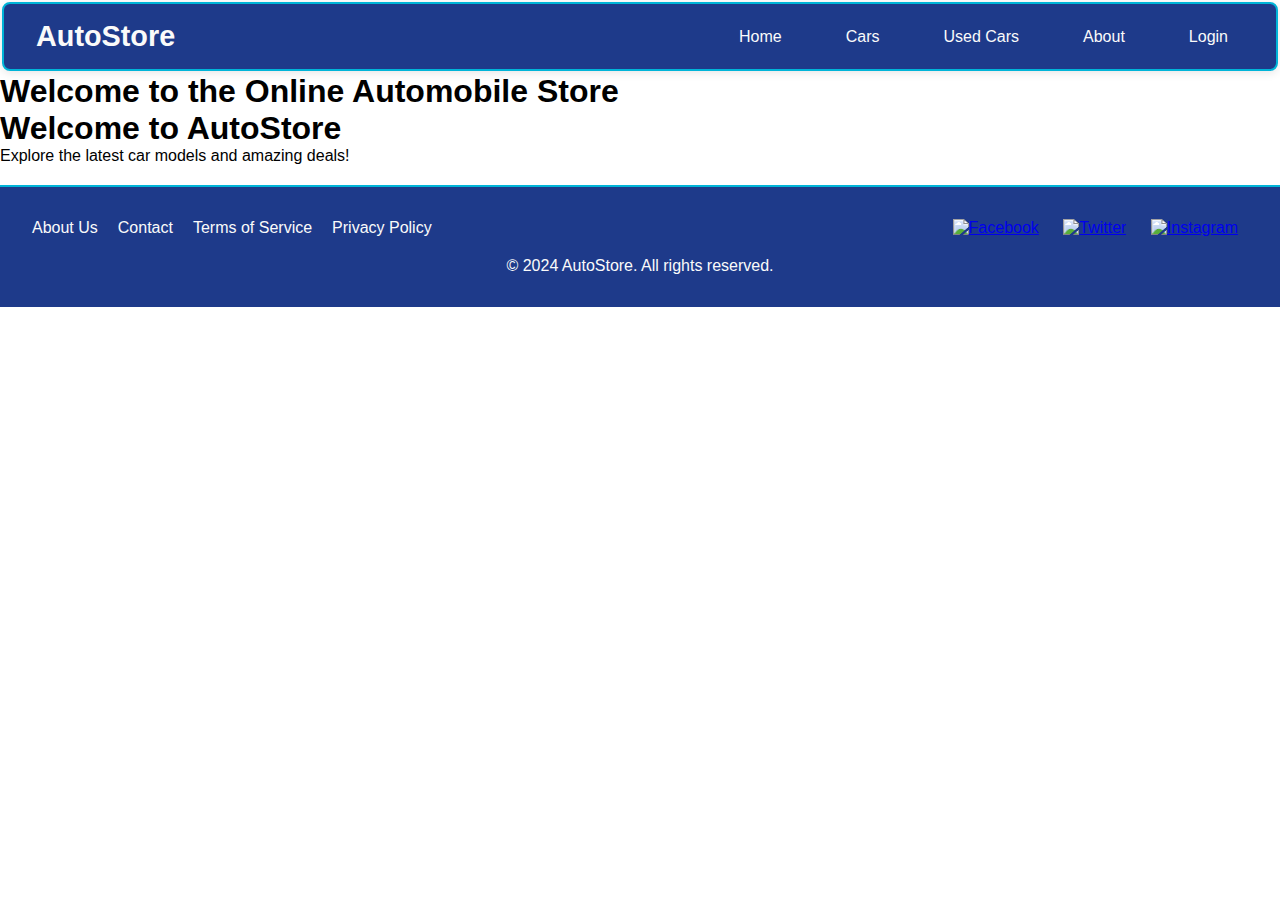
==== index.html @ 5a458c8a "Initial commit" ====
<!DOCTYPE html>
<html lang="en">
<head>
    <meta charset="UTF-8">
    <meta name="viewport" content="width=device-width, initial-scale=1.0">
    <title>Home - Online Automobile Store</title>
    <link rel="stylesheet" href="styles.css">
</head>
<body>
    <!-- Navbar and Header -->
    <header>
        <div class="logo">AutoStore</div>
        <nav>
            <ul class="nav-links">
                <li><a href="index.html">Home</a></li>
                <li><a href="cars.html">Cars</a></li>
                <li><a href="ucars.html">Used Cars</a></li>
                <li><a href="about.html">About</a></li>
                <li class="dropdown">
                    <a href="javascript:void(0)" class="dropbtn" onclick="toggleDropdown()">Login</a>
                    <div id="loginDropdown" class="dropdown-content" style="display: none;">
                        <a href="login.html">User</a>
                        <a href="admin_login.html">Admin</a>
                    </div>
                </li>
                <li id="profileMenu" style="display: none;">
                    <a href="profile.html">Profile</a>
                </li>
            </ul>
            <div class="menu-icon" onclick="toggleMenu()">☰</div>
        </nav>
    </header>
    
    <div class="container">
        <h1>Welcome to the Online Automobile Store</h1>
    </div>

    <main>
        <h1>Welcome to AutoStore</h1>
        <p>Explore the latest car models and amazing deals!</p>
    </main>
    
    <div id="footer-container"></div>
    
    <script src="script.js"></script>
</body>
</html>
---- styles.css ----
/* Reset */
* {
    margin: 0;
    padding: 0;
    box-sizing: border-box;
}

body {
    font-family: Arial, sans-serif;
}

/* Header styling */
header {
    background-color: #1E3A8A; /* Midnight Blue */
    color: #FAFAFA; /* Soft White */
    display: flex;
    justify-content: space-between;
    align-items: center;
    padding: 1rem 2rem;
    box-shadow: 0 2px 10px rgba(0, 0, 0, 0.1); /* Add shadow for depth */
    border-radius: 8px; /* Add rounded corners to the header */
    margin: 2px; /* Optional: add margin to create space from the edges */
    border: 2px solid #00B4D8; /* Add border around the header */

}

/* Logo styling */
.logo {
    font-size: 1.8rem; /* Increased font size for logo */
    font-weight: bold;
}

/* Navbar links styling */
nav {
    flex-grow: 1; /* Allow the nav to take the remaining space */
}

.nav-links {
    list-style-type: none;
    display: flex;
    justify-content: flex-end; /* Align links to the right */
    gap: 2rem; /* Space between links */
}

.nav-links li a {
    color: #FAFAFA;
    text-decoration: none;
    font-size: 1rem;
    padding: 0.5rem 1rem; /* Add padding for clickable area */
    border-radius: 5px; /* Rounded corners for links */
    transition: background-color 0.3s ease; /* Smooth transition for hover effect */
}

.nav-links li a:hover {
    background-color: #00B4D8; /* Light blue on hover */
    color: #1E3A8A; /* Change text color to dark blue on hover */
}

.menu-icon {
    display: none;
    font-size: 1.5rem;
    cursor: pointer;
}

/* Responsive styling */
@media (max-width: 768px) {
    .nav-links {
        display: none; /* Hide links by default */
        flex-direction: column; /* Stack links vertically */
        background-color: #1E3A8A; /* Same background color */
        position: absolute;
        top: 70px; /* Position below the header */
        right: 0;
        width: 100%;
        padding: 1rem 0;
        border-radius: 0 0 8px 8px; /* Rounded corners for dropdown menu */
    }

    .nav-links.active {
        display: flex; /* Show links when active */
    }

    .menu-icon {
        display: block; /* Show menu icon on mobile */
    }
}
/* Navbar styling */
.navbar {
    display: flex;
    justify-content: space-between;
    align-items: center;
    background-color: #333;
    padding: 1em;
}

.navbar a, .navbar button {
    color: #fff;
    padding: 0.5em 1em;
    text-decoration: none;
    background: none;
    border: none;
    cursor: pointer;
}

/* Dropdown menu styling */
.dropdown {
    position: relative;
    display: inline-block;
}

.dropdown-content {
    display: none;
    position: absolute;
    background-color: #32aed0;
    min-width: 100px;
    box-shadow: 0px 8px 16px 0px rgba(0,0,0,0.2);
    z-index: 1;
}

.dropdown-content a {
    color: black;
    padding: 12px 16px;
    text-decoration: none;
    display: block;
}

.dropdown-content a:hover {
    background-color: #8f8b8b;
}
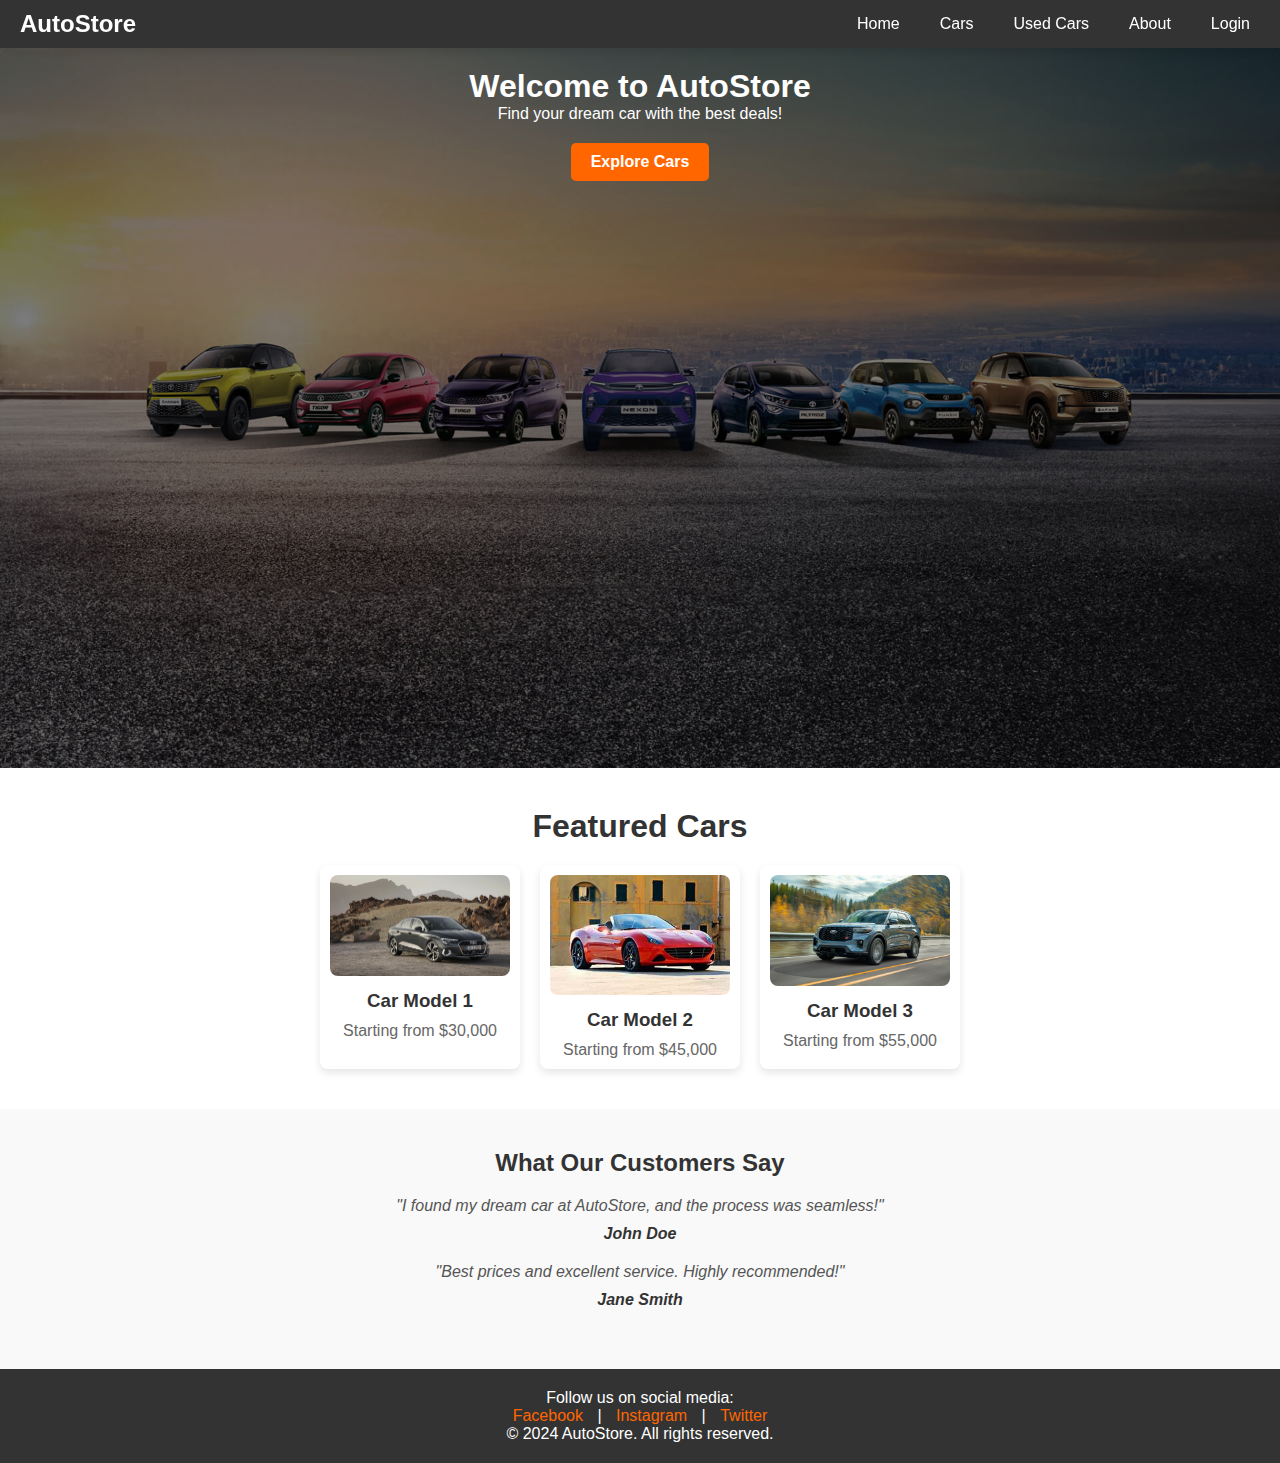
==== commit aa828f7b: "modifying home pages" ====
--- a/index.html
+++ b/index.html
@@ -13,35 +13,78 @@
         <nav>
             <ul class="nav-links">
                 <li><a href="index.html">Home</a></li>
-                <li><a href="cars.html">Cars</a></li>
+                <li><a href="carbrand.html">Cars</a></li>
                 <li><a href="ucars.html">Used Cars</a></li>
                 <li><a href="about.html">About</a></li>
                 <li class="dropdown">
                     <a href="javascript:void(0)" class="dropbtn" onclick="toggleDropdown()">Login</a>
                     <div id="loginDropdown" class="dropdown-content" style="display: none;">
                         <a href="login.html">User</a>
-                        <a href="admin_login.html">Admin</a>
+                        <a href="adminlogin.html">Admin</a>
                     </div>
                 </li>
                 <li id="profileMenu" style="display: none;">
                     <a href="profile.html">Profile</a>
                 </li>
             </ul>
-            <div class="menu-icon" onclick="toggleMenu()">☰</div>
         </nav>
     </header>
-    
-    <div class="container">
-        <h1>Welcome to the Online Automobile Store</h1>
+
+    <!-- Hero Section -->
+    <div class="hero-section">
+        <div class="overlay">
+            <h1>Welcome to AutoStore</h1>
+            <p>Find your dream car with the best deals!</p>
+            <a href="carbrand.html" class="cta-button">Explore Cars</a>
+        </div>
     </div>
 
-    <main>
-        <h1>Welcome to AutoStore</h1>
-        <p>Explore the latest car models and amazing deals!</p>
-    </main>
-    
-    <div id="footer-container"></div>
-    
+    <!-- Featured Cars Section -->
+    <section class="featured-cars">
+        <h2>Featured Cars</h2>
+        <div class="car-cards">
+            <div class="car-card">
+                <img src="images/audi.jpg" alt="Car Model 1">
+                <h3>Car Model 1</h3>
+                <p>Starting from $30,000</p>
+            </div>
+            <div class="car-card">
+                <img src="images/brand.jpeg" alt="Car Model 2">
+                <h3>Car Model 2</h3>
+                <p>Starting from $45,000</p>
+            </div>
+            <div class="car-card">
+                <img src="images/ford.jpg" alt="Car Model 3">
+                <h3>Car Model 3</h3>
+                <p>Starting from $55,000</p>
+            </div>
+        </div>
+    </section>
+
+    <!-- Testimonials Section -->
+    <section class="testimonials">
+        <h2>What Our Customers Say</h2>
+        <div class="testimonial">
+            <p>"I found my dream car at AutoStore, and the process was seamless!"</p>
+            <h4>John Doe</h4>
+        </div>
+        <div class="testimonial">
+            <p>"Best prices and excellent service. Highly recommended!"</p>
+            <h4>Jane Smith</h4>
+        </div>
+    </section>
+
+    <!-- Footer -->
+    <footer>
+        <div class="footer-content">
+            <p>Follow us on social media:</p>
+            <a href="#" class="social-link">Facebook</a> |
+            <a href="#" class="social-link">Instagram</a> |
+            <a href="#" class="social-link">Twitter</a>
+            <p>&copy; 2024 AutoStore. All rights reserved.</p>
+        </div>
+    </footer>
+
     <script src="script.js"></script>
 </body>
 </html>
--- a/styles.css
+++ b/styles.css
@@ -1,129 +1,187 @@
-/* Reset */
+/* General Styling */
 * {
     margin: 0;
     padding: 0;
     box-sizing: border-box;
-}
-
-body {
     font-family: Arial, sans-serif;
 }
 
-/* Header styling */
+/* Navbar */
 header {
-    background-color: #1E3A8A; /* Midnight Blue */
-    color: #FAFAFA; /* Soft White */
+    position: sticky;
+    top: 0;
+    background-color: #333;
+    color: white;
+    padding: 10px 20px;
+    z-index: 1000;
+    box-shadow: 0px 4px 8px rgba(0, 0, 0, 0.1);
     display: flex;
+    align-items: center;
     justify-content: space-between;
-    align-items: center;
-    padding: 1rem 2rem;
-    box-shadow: 0 2px 10px rgba(0, 0, 0, 0.1); /* Add shadow for depth */
-    border-radius: 8px; /* Add rounded corners to the header */
-    margin: 2px; /* Optional: add margin to create space from the edges */
-    border: 2px solid #00B4D8; /* Add border around the header */
-
 }
 
-/* Logo styling */
 .logo {
-    font-size: 1.8rem; /* Increased font size for logo */
+    font-size: 1.5em;
     font-weight: bold;
 }
 
-/* Navbar links styling */
-nav {
-    flex-grow: 1; /* Allow the nav to take the remaining space */
+.nav-links {
+    list-style: none;
+    display: flex;
+    gap: 20px;
 }
 
-.nav-links {
-    list-style-type: none;
-    display: flex;
-    justify-content: flex-end; /* Align links to the right */
-    gap: 2rem; /* Space between links */
+.nav-links a {
+    color: white;
+    text-decoration: none;
+    padding: 10px;
+    transition: color 0.3s;
 }
 
-.nav-links li a {
-    color: #FAFAFA;
-    text-decoration: none;
-    font-size: 1rem;
-    padding: 0.5rem 1rem; /* Add padding for clickable area */
-    border-radius: 5px; /* Rounded corners for links */
-    transition: background-color 0.3s ease; /* Smooth transition for hover effect */
-}
-
-.nav-links li a:hover {
-    background-color: #00B4D8; /* Light blue on hover */
-    color: #1E3A8A; /* Change text color to dark blue on hover */
-}
-
-.menu-icon {
-    display: none;
-    font-size: 1.5rem;
-    cursor: pointer;
-}
-
-/* Responsive styling */
-@media (max-width: 768px) {
-    .nav-links {
-        display: none; /* Hide links by default */
-        flex-direction: column; /* Stack links vertically */
-        background-color: #1E3A8A; /* Same background color */
-        position: absolute;
-        top: 70px; /* Position below the header */
-        right: 0;
-        width: 100%;
-        padding: 1rem 0;
-        border-radius: 0 0 8px 8px; /* Rounded corners for dropdown menu */
-    }
-
-    .nav-links.active {
-        display: flex; /* Show links when active */
-    }
-
-    .menu-icon {
-        display: block; /* Show menu icon on mobile */
-    }
-}
-/* Navbar styling */
-.navbar {
-    display: flex;
-    justify-content: space-between;
-    align-items: center;
-    background-color: #333;
-    padding: 1em;
-}
-
-.navbar a, .navbar button {
-    color: #fff;
-    padding: 0.5em 1em;
-    text-decoration: none;
-    background: none;
-    border: none;
-    cursor: pointer;
-}
-
-/* Dropdown menu styling */
-.dropdown {
-    position: relative;
-    display: inline-block;
+.nav-links a:hover {
+    color: #ff6600;
 }
 
 .dropdown-content {
     display: none;
     position: absolute;
-    background-color: #32aed0;
+    background-color: #333;
     min-width: 100px;
-    box-shadow: 0px 8px 16px 0px rgba(0,0,0,0.2);
-    z-index: 1;
+    border-radius: 5px;
+    box-shadow: 0px 4px 8px rgba(0, 0, 0, 0.1);
 }
 
 .dropdown-content a {
-    color: black;
-    padding: 12px 16px;
+    color: white;
+    padding: 10px;
     text-decoration: none;
     display: block;
 }
 
 .dropdown-content a:hover {
-    background-color: #8f8b8b;
+    background-color: #555;
 }
+
+/* Hero Section */
+.hero-section {
+    position: relative;
+    height: 80vh;
+    background-image: url('images/av.jpg'); /* Replace with your image path */
+    background-size: cover;
+    background-position: center;
+    display: flex;
+    align-items: center;
+    justify-content: center;
+}
+
+.overlay {
+    position: absolute;
+    top: 0;
+    left: 0;
+    width: 100%;
+    height: 100%;
+    background-color: rgba(0, 0, 0, 0.5);
+    color: white;
+    text-align: center;
+    padding: 20px;
+}
+
+.cta-button {
+    display: inline-block;
+    margin-top: 20px;
+    padding: 10px 20px;
+    color: white;
+    background-color: #ff6600;
+    text-decoration: none;
+    border-radius: 5px;
+    font-weight: bold;
+    transition: background-color 0.3s;
+}
+
+.cta-button:hover {
+    background-color: #ff4500;
+}
+
+/* Featured Cars */
+.featured-cars {
+    padding: 40px;
+    text-align: center;
+}
+
+.featured-cars h2 {
+    margin-bottom: 20px;
+    font-size: 2em;
+    color: #333;
+}
+
+.car-cards {
+    display: flex;
+    gap: 20px;
+    justify-content: center;
+    flex-wrap: wrap;
+}
+
+.car-card {
+    width: 200px;
+    background: white;
+    padding: 10px;
+    box-shadow: 0px 4px 8px rgba(0, 0, 0, 0.1);
+    border-radius: 8px;
+    text-align: center;
+}
+
+.car-card img {
+    width: 100%;
+    border-radius: 8px;
+}
+
+.car-card h3 {
+    margin: 10px 0;
+    color: #333;
+}
+
+.car-card p {
+    color: #666;
+}
+
+/* Testimonials */
+.testimonials {
+    background: #f9f9f9;
+    padding: 40px;
+    text-align: center;
+}
+
+.testimonials h2 {
+    color: #333;
+}
+
+.testimonial {
+    margin: 20px auto;
+    max-width: 500px;
+    color: #555;
+    font-style: italic;
+}
+
+.testimonial h4 {
+    margin-top: 10px;
+    font-weight: bold;
+    color: #333;
+}
+
+/* Footer */
+footer {
+    background: #333;
+    color: white;
+    padding: 20px;
+    text-align: center;
+}
+
+.footer-content a {
+    color: #ff6600;
+    text-decoration: none;
+    margin: 0 10px;
+}
+
+.footer-content a:hover {
+    text-decoration: underline;
+}
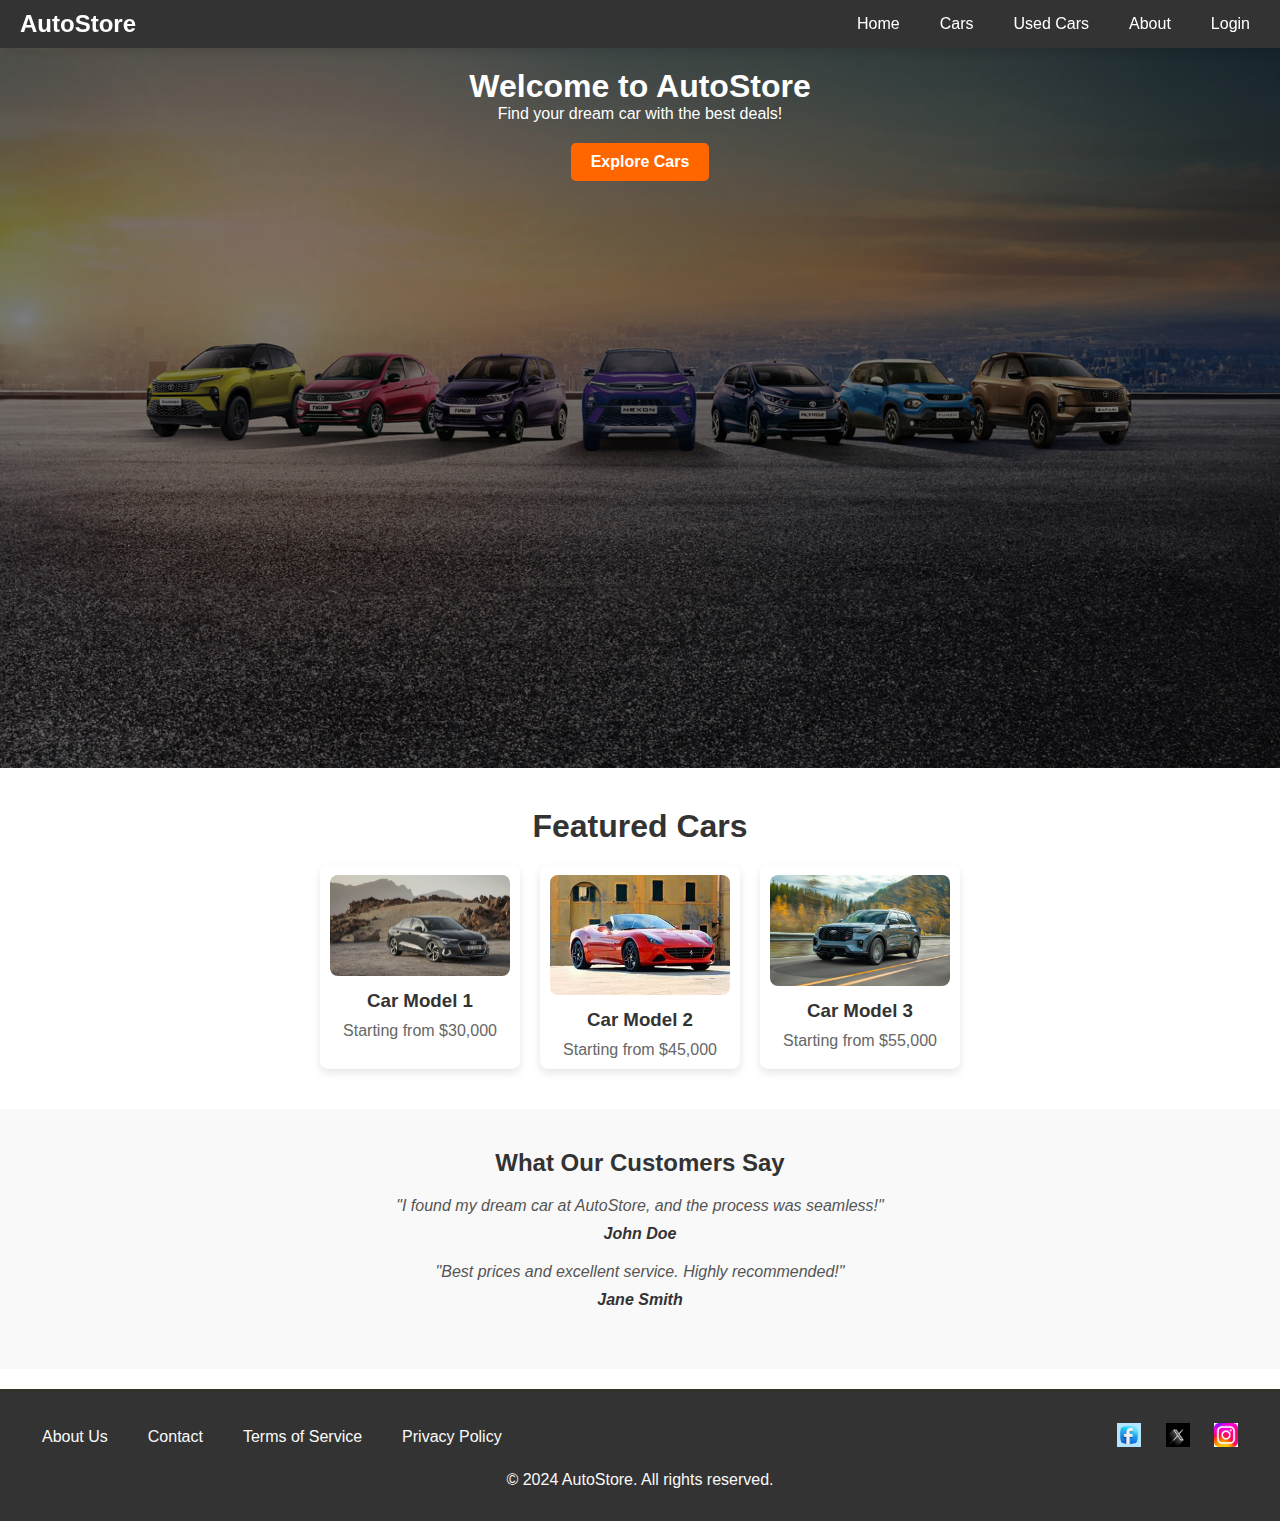
==== commit 8a7edc77: "after setting the users add car and delete options correctly" ====
--- a/index.html
+++ b/index.html
@@ -76,11 +76,21 @@
 
     <!-- Footer -->
     <footer>
+        <link rel="stylesheet" href="footer.css">
         <div class="footer-content">
-            <p>Follow us on social media:</p>
-            <a href="#" class="social-link">Facebook</a> |
-            <a href="#" class="social-link">Instagram</a> |
-            <a href="#" class="social-link">Twitter</a>
+            <div class="footer-links">
+                <a href="about.html">About Us</a>
+                <a href="contact.html">Contact</a>
+                <a href="terms.html">Terms of Service</a>
+                <a href="privacy.html">Privacy Policy</a>
+            </div>
+            <div class="social-media">
+                <a href="#" aria-label="Facebook"><img src="images/facebook.jpg" alt="Facebook"></a>
+                <a href="#" aria-label="Twitter"><img src="images/x.jpg" alt="Twitter"></a>
+                <a href="#" aria-label="Instagram"><img src="images/instagram.jpg" alt="Instagram"></a>
+            </div>
+        </div>
+        <div class="footer-bottom">
             <p>&copy; 2024 AutoStore. All rights reserved.</p>
         </div>
     </footer>
--- a/footer.css
+++ b/footer.css
@@ -0,0 +1,51 @@
+/* footer.css */
+
+/* Footer styling */
+footer {
+    background-color: #333; /* Midnight Blue */
+    color: #FAFAFA; /* Soft White */
+    padding: 2rem 2rem; /* Padding for top and bottom */
+    text-align: center; /* Center text */
+    border-top: 2px solid #332; /* Border at the top */
+    margin-top: 20px; /* Space above the footer */
+}
+
+.footer-content {
+    display: flex;
+    justify-content: space-between; /* Space between links and social icons */
+    align-items: center; /* Center items vertically */
+    flex-wrap: wrap; /* Allow items to wrap on small screens */
+}
+
+.footer-links {
+    list-style-type: none; /* Remove bullet points */
+    display: flex; /* Horizontal links */
+    gap: 20px; /* Space between links */
+}
+
+.footer-links a {
+    color: #FAFAFA; /* Link color */
+    text-decoration: none; /* Remove underline */
+    transition: color 0.3s ease; /* Smooth transition for hover effect */
+}
+
+.footer-links a:hover {
+    color: #ff6600; /* Change color on hover */
+}
+
+.social-media a {
+    margin: 0 10px; /* Margin for social icons */
+}
+
+.social-media img {
+    width: 24px; /* Icon size */
+    height: 24px; /* Icon size */
+}
+
+.footer-bottom {
+    margin-top: 20px; /* Space above copyright text */
+}
+
+.footer-bottom p {
+    margin: 0; /* Remove default margin */
+}
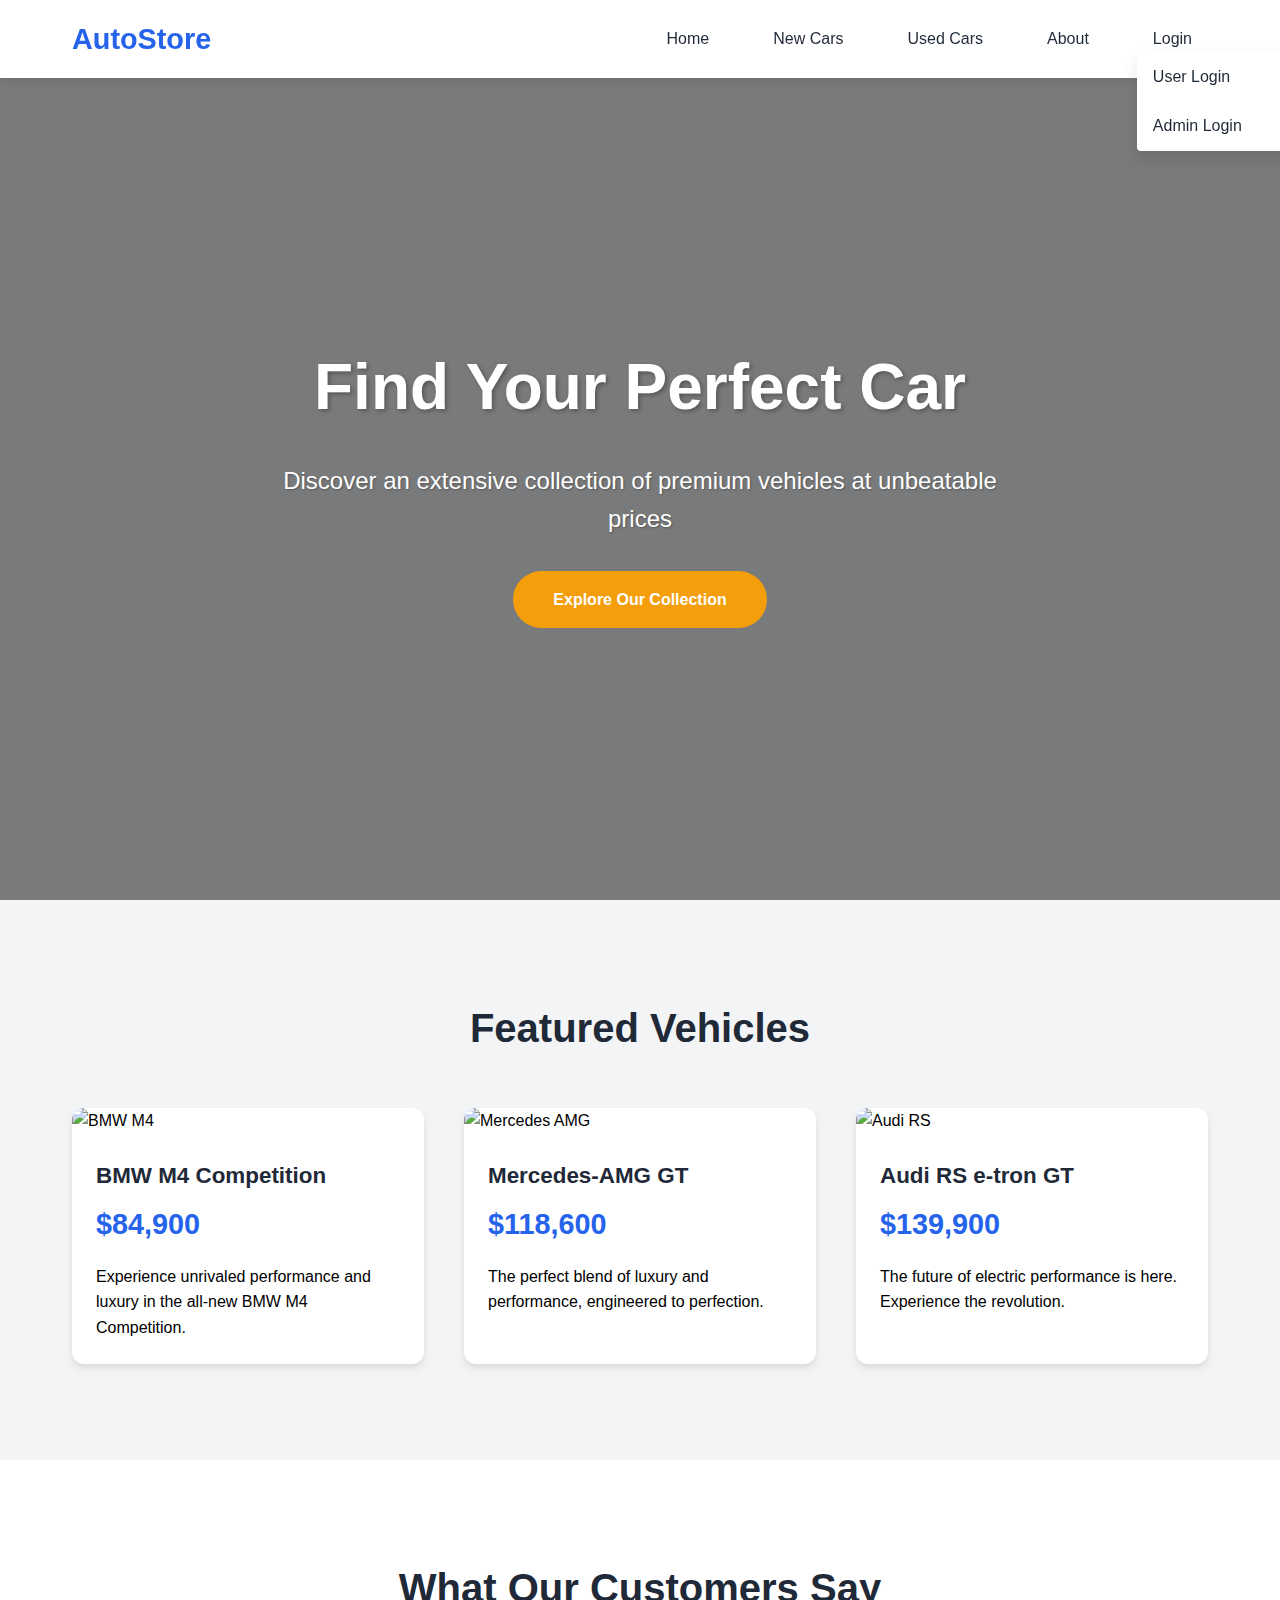
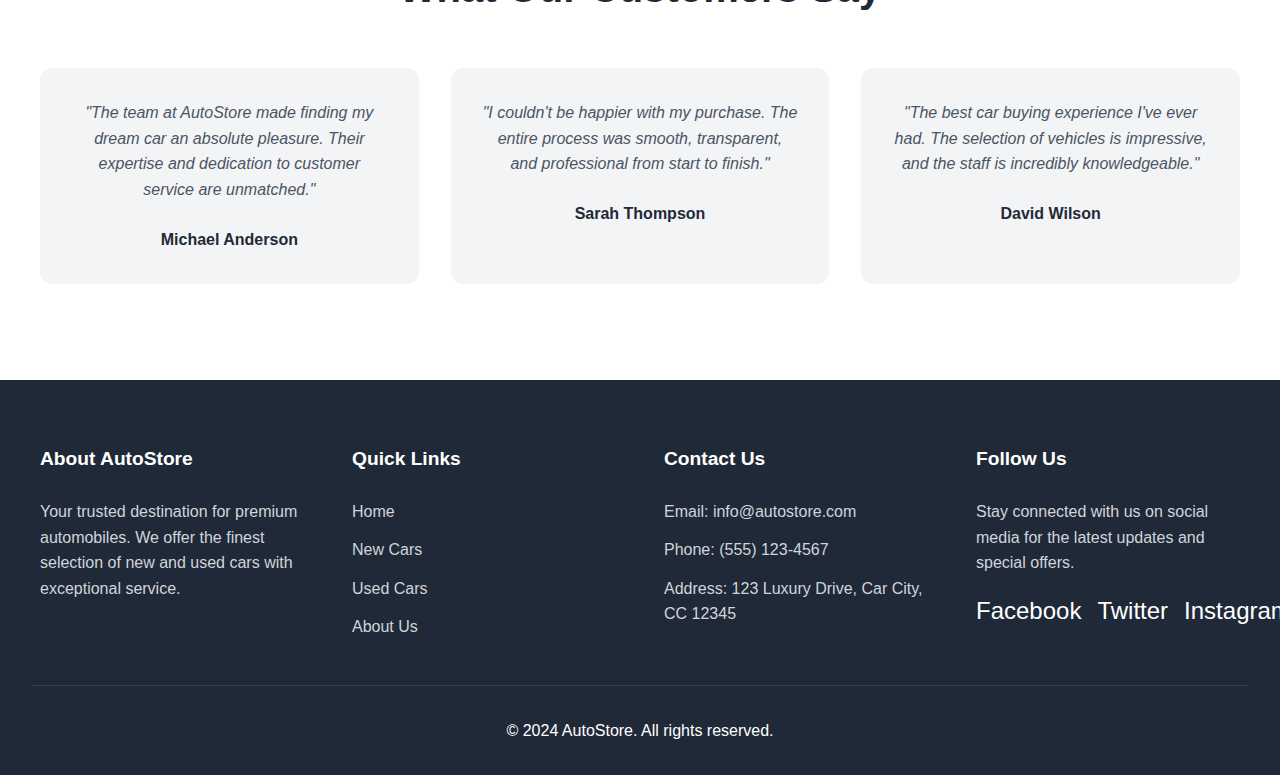
==== commit 1a213086: "update index.html" ====
--- a/index.html
+++ b/index.html
@@ -3,91 +3,412 @@
 <head>
     <meta charset="UTF-8">
     <meta name="viewport" content="width=device-width, initial-scale=1.0">
-    <title>Home - Online Automobile Store</title>
-    <link rel="stylesheet" href="styles.css">
+    <title>AutoStore - Premium Cars</title>
+    <style>
+        * {
+            margin: 0;
+            padding: 0;
+            box-sizing: border-box;
+            font-family: 'Segoe UI', Tahoma, Geneva, Verdana, sans-serif;
+        }
+
+        :root {
+            --primary-color: #2563eb;
+            --secondary-color: #1d4ed8;
+            --accent-color: #f59e0b;
+            --text-color: #1f2937;
+            --light-gray: #f3f4f6;
+            --dark-gray: #4b5563;
+        }
+
+        body {
+            background-color: var(--light-gray);
+            line-height: 1.6;
+        }
+
+        /* Header & Navigation */
+        header {
+            background: white;
+            box-shadow: 0 2px 10px rgba(0, 0, 0, 0.1);
+            position: fixed;
+            width: 100%;
+            top: 0;
+            z-index: 1000;
+        }
+
+        .nav-container {
+            max-width: 1200px;
+            margin: 0 auto;
+            padding: 1rem 2rem;
+            display: flex;
+            justify-content: space-between;
+            align-items: center;
+        }
+
+        .logo {
+            font-size: 1.8rem;
+            font-weight: bold;
+            color: var(--primary-color);
+            text-decoration: none;
+        }
+
+        .nav-links {
+            display: flex;
+            gap: 2rem;
+            list-style: none;
+        }
+
+        .nav-links a {
+            text-decoration: none;
+            color: var(--text-color);
+            font-weight: 500;
+            transition: color 0.3s;
+            padding: 0.5rem 1rem;
+            border-radius: 4px;
+        }
+
+        .nav-links a:hover {
+            color: var(--primary-color);
+            background-color: var(--light-gray);
+        }
+
+        .dropdown {
+            position: relative;
+        }
+
+        .dropdown-content {
+            position: absolute;
+            background: white;
+            min-width: 160px;
+            box-shadow: 0 8px 16px rgba(0, 0, 0, 0.1);
+            border-radius: 4px;
+            overflow: hidden;
+        }
+
+        .dropdown-content a {
+            display: block;
+            padding: 12px 16px;
+        }
+
+        /* Hero Section */
+        .hero-section {
+            height: 100vh;
+            background-image: linear-gradient(rgba(0, 0, 0, 0.5), rgba(0, 0, 0, 0.5)),
+                url('https://images.unsplash.com/photo-1492144534655-ae79c964c9d7?auto=format&fit=crop&q=80');
+            background-size: cover;
+            background-position: center;
+            background-attachment: fixed;
+            display: flex;
+            align-items: center;
+            justify-content: center;
+            text-align: center;
+            padding-top: 64px;
+        }
+
+        .hero-content {
+            max-width: 800px;
+            padding: 2rem;
+            color: white;
+        }
+
+        .hero-content h1 {
+            font-size: 4rem;
+            margin-bottom: 1.5rem;
+            text-shadow: 2px 2px 4px rgba(0, 0, 0, 0.3);
+        }
+
+        .hero-content p {
+            font-size: 1.5rem;
+            margin-bottom: 2rem;
+            text-shadow: 1px 1px 2px rgba(0, 0, 0, 0.3);
+        }
+
+        .cta-button {
+            display: inline-block;
+            padding: 1rem 2.5rem;
+            background-color: var(--accent-color);
+            color: white;
+            text-decoration: none;
+            border-radius: 50px;
+            font-weight: bold;
+            transition: transform 0.3s, background-color 0.3s;
+        }
+
+        .cta-button:hover {
+            transform: translateY(-2px);
+            background-color: #e67e22;
+        }
+
+        /* Featured Cars */
+        .featured-cars {
+            max-width: 1200px;
+            margin: 6rem auto;
+            padding: 0 2rem;
+        }
+
+        .featured-cars h2 {
+            text-align: center;
+            font-size: 2.5rem;
+            color: var(--text-color);
+            margin-bottom: 3rem;
+        }
+
+        .car-grid {
+            display: grid;
+            grid-template-columns: repeat(auto-fit, minmax(300px, 1fr));
+            gap: 2.5rem;
+        }
+
+        .car-card {
+            background: white;
+            border-radius: 12px;
+            overflow: hidden;
+            box-shadow: 0 4px 6px rgba(0, 0, 0, 0.1);
+            transition: transform 0.3s, box-shadow 0.3s;
+        }
+
+        .car-card:hover {
+            transform: translateY(-10px);
+            box-shadow: 0 8px 12px rgba(0, 0, 0, 0.15);
+        }
+
+        .car-image {
+            width: 100%;
+            height: 220px;
+            object-fit: cover;
+        }
+
+        .car-details {
+            padding: 1.5rem;
+        }
+
+        .car-title {
+            font-size: 1.4rem;
+            color: var(--text-color);
+            margin-bottom: 0.5rem;
+        }
+
+        .car-price {
+            font-size: 1.8rem;
+            color: var(--primary-color);
+            font-weight: bold;
+            margin-bottom: 1rem;
+        }
+
+        /* Testimonials */
+        .testimonials {
+            background: white;
+            padding: 6rem 2rem;
+            text-align: center;
+        }
+
+        .testimonials h2 {
+            font-size: 2.5rem;
+            color: var(--text-color);
+            margin-bottom: 3rem;
+        }
+
+        .testimonials-grid {
+            max-width: 1200px;
+            margin: 0 auto;
+            display: grid;
+            grid-template-columns: repeat(auto-fit, minmax(300px, 1fr));
+            gap: 2rem;
+        }
+
+        .testimonial-card {
+            background: var(--light-gray);
+            padding: 2rem;
+            border-radius: 12px;
+            position: relative;
+        }
+
+        .testimonial-card p {
+            font-style: italic;
+            margin-bottom: 1.5rem;
+            color: var(--dark-gray);
+        }
+
+        .testimonial-card h4 {
+            color: var(--text-color);
+            font-weight: 600;
+        }
+
+        /* Footer */
+        footer {
+            background: var(--text-color);
+            color: white;
+            padding: 4rem 2rem 2rem;
+        }
+
+        .footer-content {
+            max-width: 1200px;
+            margin: 0 auto;
+            display: grid;
+            grid-template-columns: repeat(auto-fit, minmax(250px, 1fr));
+            gap: 3rem;
+        }
+
+        .footer-section h3 {
+            font-size: 1.2rem;
+            margin-bottom: 1.5rem;
+        }
+
+        .footer-section p, .footer-section a {
+            color: #d1d5db;
+            text-decoration: none;
+            margin-bottom: 0.8rem;
+            display: block;
+        }
+
+        .footer-section a:hover {
+            color: white;
+        }
+
+        .social-links {
+            display: flex;
+            gap: 1rem;
+            margin-top: 1rem;
+        }
+
+        .social-links a {
+            color: white;
+            font-size: 1.5rem;
+            transition: color 0.3s;
+        }
+
+        .footer-bottom {
+            text-align: center;
+            padding-top: 2rem;
+            margin-top: 2rem;
+            border-top: 1px solid #374151;
+        }
+
+        @media (max-width: 768px) {
+            .nav-links {
+                display: none;
+            }
+
+            .hero-content h1 {
+                font-size: 2.5rem;
+            }
+
+            .hero-content p {
+                font-size: 1.2rem;
+            }
+        }
+    </style>
 </head>
 <body>
-    <!-- Navbar and Header -->
+    <!-- Navigation -->
     <header>
-        <div class="logo">AutoStore</div>
-        <nav>
-            <ul class="nav-links">
-                <li><a href="index.html">Home</a></li>
-                <li><a href="carbrand.html">Cars</a></li>
-                <li><a href="ucars.html">Used Cars</a></li>
-                <li><a href="about.html">About</a></li>
-                <li class="dropdown">
-                    <a href="javascript:void(0)" class="dropbtn" onclick="toggleDropdown()">Login</a>
-                    <div id="loginDropdown" class="dropdown-content" style="display: none;">
-                        <a href="login.html">User</a>
-                        <a href="adminlogin.html">Admin</a>
-                    </div>
-                </li>
-                <li id="profileMenu" style="display: none;">
-                    <a href="profile.html">Profile</a>
-                </li>
-            </ul>
-        </nav>
+        <div class="nav-container">
+            <a href="#" class="logo">AutoStore</a>
+            <nav>
+                <ul class="nav-links">
+                    <li><a href="home.html">Home</a></li>
+                    <li><a href="carbrand.html">New Cars</a></li>
+                    <li><a href="ucars.html">Used Cars</a></li>
+                    <li><a href="about.html">About</a></li>
+                    <li class="dropdown">
+                        <a href="javascript:void(0)" class="dropbtn">Login</a>
+                        <div class="dropdown-content">
+                            <a href="login.html">User Login</a>
+                            <a href="adminlogin.html">Admin Login</a>
+                        </div>
+                    </li>
+                </ul>
+            </nav>
+        </div>
     </header>
 
     <!-- Hero Section -->
-    <div class="hero-section">
-        <div class="overlay">
-            <h1>Welcome to AutoStore</h1>
-            <p>Find your dream car with the best deals!</p>
-            <a href="carbrand.html" class="cta-button">Explore Cars</a>
-        </div>
-    </div>
-
-    <!-- Featured Cars Section -->
-    <section class="featured-cars">
-        <h2>Featured Cars</h2>
-        <div class="car-cards">
+    <section class="hero-section" id="home">
+        <div class="hero-content">
+            <h1>Find Your Perfect Car</h1>
+            <p>Discover an extensive collection of premium vehicles at unbeatable prices</p>
+            <a href="#cars" class="cta-button">Explore Our Collection</a>
+        </div>
+    </section>
+
+    <!-- Featured Cars -->
+    <section class="featured-cars" id="cars">
+        <h2>Featured Vehicles</h2>
+        <div class="car-grid">
             <div class="car-card">
-                <img src="images/audi.jpg" alt="Car Model 1">
-                <h3>Car Model 1</h3>
-                <p>Starting from $30,000</p>
+                <img src="https://images.unsplash.com/photo-1617531653332-bd46c24f2068?auto=format&fit=crop&q=80" alt="BMW M4" class="car-image">
+                <div class="car-details">
+                    <h3 class="car-title">BMW M4 Competition</h3>
+                    <p class="car-price">$84,900</p>
+                    <p>Experience unrivaled performance and luxury in the all-new BMW M4 Competition.</p>
+                </div>
             </div>
             <div class="car-card">
-                <img src="images/brand.jpeg" alt="Car Model 2">
-                <h3>Car Model 2</h3>
-                <p>Starting from $45,000</p>
+                <img src="https://images.unsplash.com/photo-1618843479313-40f8afb4b4d8?auto=format&fit=crop&q=80" alt="Mercedes AMG" class="car-image">
+                <div class="car-details">
+                    <h3 class="car-title">Mercedes-AMG GT</h3>
+                    <p class="car-price">$118,600</p>
+                    <p>The perfect blend of luxury and performance, engineered to perfection.</p>
+                </div>
             </div>
             <div class="car-card">
-                <img src="images/ford.jpg" alt="Car Model 3">
-                <h3>Car Model 3</h3>
-                <p>Starting from $55,000</p>
+                <img src="https://images.unsplash.com/photo-1614200187524-dc4b892acf16?auto=format&fit=crop&q=80" alt="Audi RS" class="car-image">
+                <div class="car-details">
+                    <h3 class="car-title">Audi RS e-tron GT</h3>
+                    <p class="car-price">$139,900</p>
+                    <p>The future of electric performance is here. Experience the revolution.</p>
+                </div>
             </div>
         </div>
     </section>
 
-    <!-- Testimonials Section -->
+    <!-- Testimonials -->
     <section class="testimonials">
         <h2>What Our Customers Say</h2>
-        <div class="testimonial">
-            <p>"I found my dream car at AutoStore, and the process was seamless!"</p>
-            <h4>John Doe</h4>
-        </div>
-        <div class="testimonial">
-            <p>"Best prices and excellent service. Highly recommended!"</p>
-            <h4>Jane Smith</h4>
+        <div class="testimonials-grid">
+            <div class="testimonial-card">
+                <p>"The team at AutoStore made finding my dream car an absolute pleasure. Their expertise and dedication to customer service are unmatched."</p>
+                <h4>Michael Anderson</h4>
+            </div>
+            <div class="testimonial-card">
+                <p>"I couldn't be happier with my purchase. The entire process was smooth, transparent, and professional from start to finish."</p>
+                <h4>Sarah Thompson</h4>
+            </div>
+            <div class="testimonial-card">
+                <p>"The best car buying experience I've ever had. The selection of vehicles is impressive, and the staff is incredibly knowledgeable."</p>
+                <h4>David Wilson</h4>
+            </div>
         </div>
     </section>
 
     <!-- Footer -->
     <footer>
-        <link rel="stylesheet" href="footer.css">
         <div class="footer-content">
-            <div class="footer-links">
-                <a href="about.html">About Us</a>
-                <a href="contact.html">Contact</a>
-                <a href="terms.html">Terms of Service</a>
-                <a href="privacy.html">Privacy Policy</a>
-            </div>
-            <div class="social-media">
-                <a href="#" aria-label="Facebook"><img src="images/facebook.jpg" alt="Facebook"></a>
-                <a href="#" aria-label="Twitter"><img src="images/x.jpg" alt="Twitter"></a>
-                <a href="#" aria-label="Instagram"><img src="images/instagram.jpg" alt="Instagram"></a>
+            <div class="footer-section">
+                <h3>About AutoStore</h3>
+                <p>Your trusted destination for premium automobiles. We offer the finest selection of new and used cars with exceptional service.</p>
+            </div>
+            <div class="footer-section">
+                <h3>Quick Links</h3>
+                <a href="#home">Home</a>
+                <a href="#cars">New Cars</a>
+                <a href="#used">Used Cars</a>
+                <a href="#about">About Us</a>
+            </div>
+            <div class="footer-section">
+                <h3>Contact Us</h3>
+                <p>Email: info@autostore.com</p>
+                <p>Phone: (555) 123-4567</p>
+                <p>Address: 123 Luxury Drive, Car City, CC 12345</p>
+            </div>
+            <div class="footer-section">
+                <h3>Follow Us</h3>
+                <p>Stay connected with us on social media for the latest updates and special offers.</p>
+                <div class="social-links">
+                    <a href="#facebook">Facebook</a>
+                    <a href="#twitter">Twitter</a>
+                    <a href="#instagram">Instagram</a>
+                </div>
             </div>
         </div>
         <div class="footer-bottom">
@@ -95,6 +416,34 @@
         </div>
     </footer>
 
-    <script src="script.js"></script>
+    <script>
+        // Smooth scrolling for anchor links
+        document.querySelectorAll('a[href^="#"]').forEach(anchor => {
+            anchor.addEventListener('click', function (e) {
+                e.preventDefault();
+                document.querySelector(this.getAttribute('href')).scrollIntoView({
+                    behavior: 'smooth'
+                });
+            });
+        });
+
+        // Dropdown menu functionality
+        document.querySelector('.dropbtn').addEventListener('click', function() {
+            const dropdownContent = document.querySelector('.dropdown-content');
+            dropdownContent.style.display = dropdownContent.style.display === 'block' ? 'none' : 'block';
+        });
+
+        // Close dropdown when clicking outside
+        window.addEventListener('click', function(e) {
+            if (!e.target.matches('.dropbtn')) {
+                const dropdowns = document.getElementsByClassName('dropdown-content');
+                for (let dropdown of dropdowns) {
+                    if (dropdown.style.display === 'block') {
+                        dropdown.style.display = 'none';
+                    }
+                }
+            }
+        });
+    </script>
 </body>
-</html>
+</html>